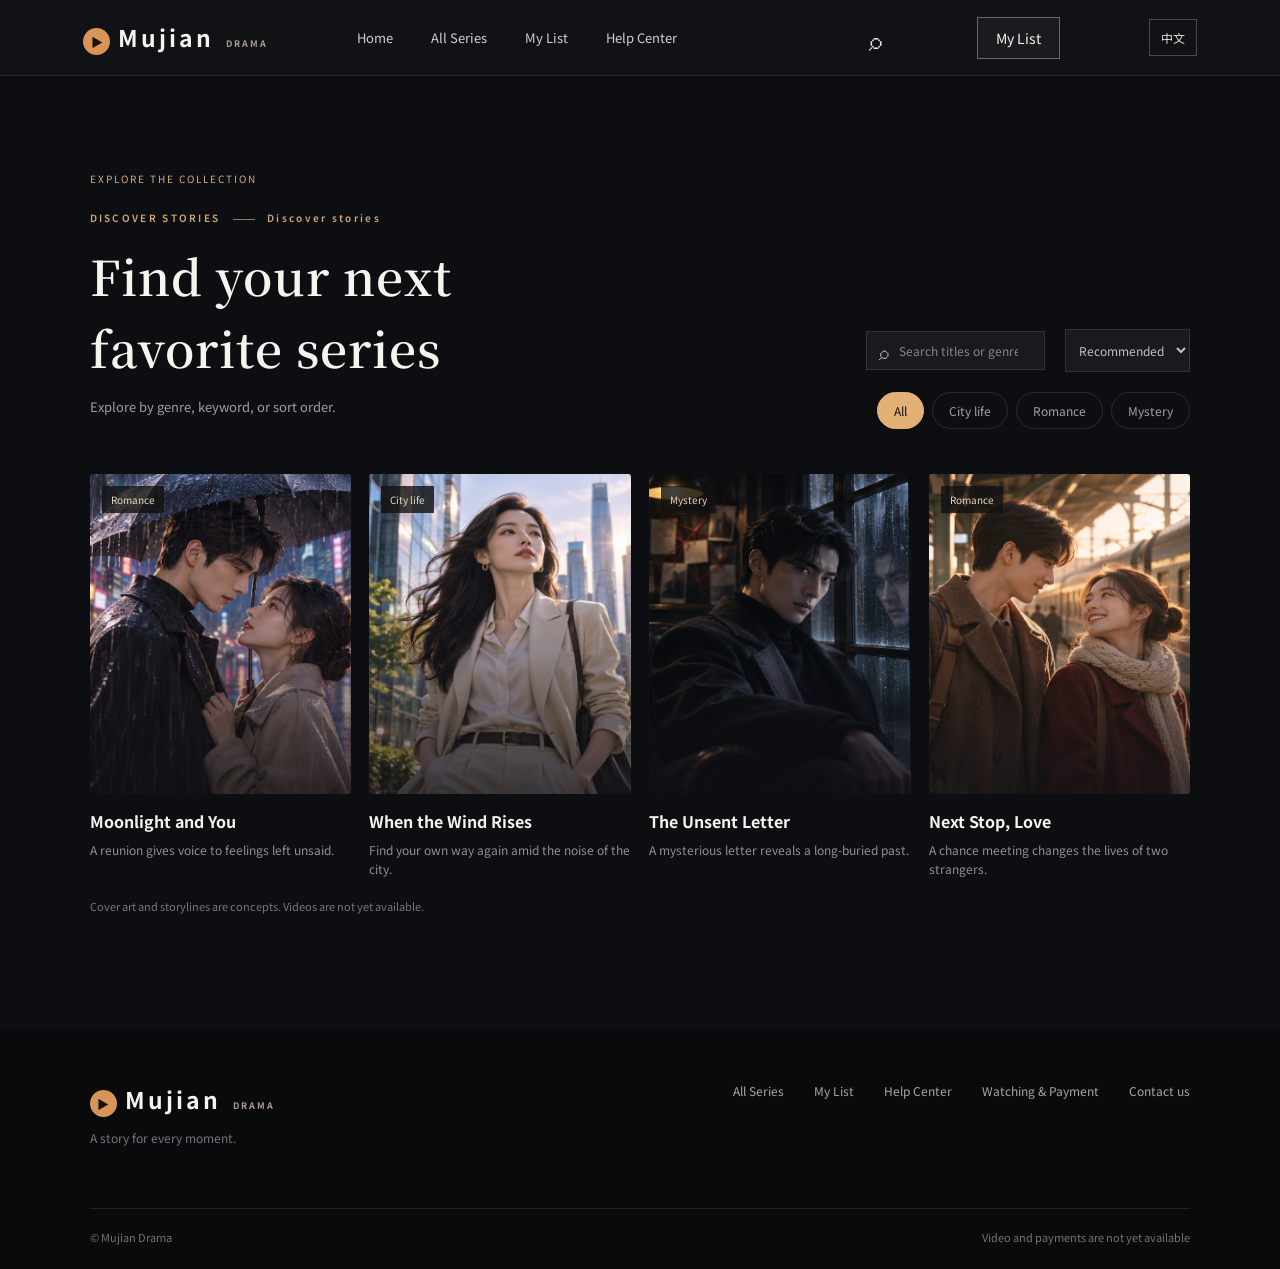
==== catalog.html @ 571a9138 "Create Mujian drama website" ====
<!doctype html><html lang="zh-CN"><head><meta charset="utf-8"><meta name="viewport" content="width=device-width,initial-scale=1"><meta name="description" content="幕间短剧：发现精彩短剧，探索不同题材的故事。"><title>全部剧集 | 幕间短剧</title><link rel="icon" href="data:,"><link rel="stylesheet" href="style.css"></head><body class="catalog-page"><header><a class="logo" href="#top"><span>▶</span> 幕间 <small>DRAMA</small></a><nav><a href="index.html">首页</a><a href="catalog.html">全部剧集</a><a href="library.html">我的片单</a><a href="help.html">帮助中心</a></nav><button class="header-search" data-action="search" aria-label="搜索剧集">⌕</button><a class="header-btn" href="library.html">我的片单</a></header><main id="top"><section class="hero"><div class="hero-art"></div><div class="hero-vignette"></div><div class="hero-copy"><div class="eyebrow"><span>EDITOR'S PICK</span> 精选故事</div><h1>在故事里<br><em>遇见另一种人生</em></h1><p>都市、爱情、悬疑与奇遇。<br>一集几分钟，让每一次打开都有新故事。</p><div class="actions"><a class="primary" href="#discover">▶ &nbsp; 探索剧集</a><a class="secondary" href="#about">了解幕间 <span>↗</span></a></div><div class="hero-note">精选短剧 · 随时发现好故事</div></div><div class="hero-index">01 <span>/</span> STORIES</div></section><section class="catalog" id="discover"><div class="heading"><div><p class="overline">DISCOVER STORIES <i></i> 发现故事</p><h2>发现你的下一部好剧</h2><p class="sub">按题材、关键词或排序方式查找故事。</p></div><div class="catalog-controls"><label class="search-box"><span>⌕</span><input id="search" type="search" placeholder="搜索剧名或题材" aria-label="搜索剧名或题材"></label><label class="sort-label"><span class="sr-only">排序方式</span><select id="sort" aria-label="排序方式"><option value="recommended">推荐排序</option><option value="title">按名称排序</option><option value="reverse">倒序排列</option></select></label><div class="filters" aria-label="题材筛选"><button class="active" data-filter="全部">全部</button><button data-filter="都市">都市</button><button data-filter="爱情">爱情</button><button data-filter="悬疑">悬疑</button></div></div></div><div id="cards" class="grid"></div><div id="empty" class="empty" hidden>没有找到相关剧集，换个关键词试试。</div><div class="catalog-bottom"><p class="caption">剧集封面与剧情为概念设计，视频尚未接入。</p></div></section><section class="feature" id="about"><div class="feature-mark">▶</div><div class="feature-copy"><p class="overline">A STORY FOR EVERY MOMENT</p><h2>故事不必很长，<br>精彩可以随时开始。</h2><p>幕间是短剧内容的展示与观看平台。浏览感兴趣的剧集，查看故事介绍和集数，在碎片时间里发现值得期待的剧情。</p><a class="outline" href="service.html">了解观看与付费 <span>↗</span></a></div><div class="feature-side"><div><span>01</span><strong>发现故事</strong><p>按照题材找到感兴趣的内容</p></div><div><span>02</span><strong>选择剧集</strong><p>浏览剧情介绍与剧集目录</p></div><div><span>03</span><strong>继续观看</strong><p>在你方便的时间里追剧</p></div></div></section><section class="cta"><p class="overline">YOUR NEXT STORY AWAITS</p><h2>下一段故事，<em>现在开场。</em></h2><a href="#discover">发现更多故事 <span>↗</span></a></section></main><footer><div class="foot-top"><div><a class="logo" href="#top"><span>▶</span> 幕间 <small>DRAMA</small></a><p>每一刻，都有好故事。</p></div><div class="foot-links"><a href="catalog.html">全部剧集</a><a href="library.html">我的片单</a><a href="help.html">帮助中心</a><a href="service.html">观看与付费</a><button data-action="contact">联系我们</button></div></div><div class="foot-bottom"><span>© 幕间短剧</span><span>视频与支付尚未接入</span></div></footer><dialog id="modal"><div class="modal-heading"><div><span class="overline">MUJIAN DRAMA</span><h2 id="modal-title"></h2></div><button class="close" aria-label="关闭">×</button></div><div id="modal-body"></div></dialog><script src="i18n.js"></script><script src="data.js"></script><script src="app.js"></script></body></html>
---- style.css ----
@import url('https://fonts.googleapis.com/css2?family=Noto+Sans+SC:wght@400;500;600;700&family=Noto+Serif+SC:wght@500;600;700&display=swap');:root{color-scheme:dark;--bg:#0d0e12;--text:#f7f4ef;--muted:#a3a1a4;--accent:#e5b573}*{box-sizing:border-box}html{scroll-behavior:smooth}body{margin:0;background:var(--bg);color:var(--text);font:14px 'Noto Sans SC',sans-serif}a{color:inherit;text-decoration:none}button{font:inherit;cursor:pointer}header{height:76px;position:absolute;z-index:5;top:0;left:0;right:0;display:flex;align-items:center;padding:0 6.5%;gap:8%;border-bottom:1px solid #ffffff19}.logo{font-size:23px;font-weight:700;letter-spacing:3px;white-space:nowrap}.logo span{display:inline-grid;place-items:center;font-size:12px;background:#d99558;border-radius:50%;width:27px;height:27px;letter-spacing:0;color:#17120f}.logo small{font-size:9px;letter-spacing:2px;color:#a89992;margin-left:4px}nav{display:flex;gap:38px;font-size:13px;color:#d3cfcc}nav a:hover{color:white}.header-btn{margin-left:auto;color:#f7f4ef;border:1px solid #ffffff55;background:#ffffff0a;padding:10px 18px}.hero{height:min(780px,95vh);min-height:620px;position:relative;overflow:hidden;background:#26211f}.hero-art{position:absolute;inset:0;background:linear-gradient(120deg,#121317,#573d37);background-image:url('hero.png');background-size:cover;background-position:center 42%}.hero-vignette{position:absolute;inset:0;background:linear-gradient(90deg,#0b0d10f2 0%,#111114bf 36%,#12121425 75%),linear-gradient(0deg,#0d0e12 0%,transparent 30%),linear-gradient(180deg,#0d0e1266,transparent 30%)}.hero-copy{position:absolute;left:8%;top:24%;max-width:660px}.eyebrow,.overline{font-size:10px;font-weight:600;letter-spacing:2.3px;color:#d0a77a}.eyebrow span{padding:6px 9px;border:1px solid #d0a77a88;margin-right:13px;font-size:9px}h1,h2{font-family:'Noto Serif SC',serif;font-weight:600}h1{font-size:clamp(44px,5.1vw,72px);line-height:1.4;letter-spacing:3px;margin:27px 0 21px}em{font-style:normal;color:#e8c69b}.hero-copy p{line-height:2.05;color:#d1cac4;font-size:15px}.actions{display:flex;gap:12px;margin-top:35px}.actions a,.outline{padding:15px 23px;font-size:12px}.primary{background:#e4b577;color:#181310;font-weight:700}.secondary,.outline{border:1px solid #ffffff55;background:#11111155;color:#f9f7f3}.secondary span,.outline span{margin-left:25px}.hero-note{margin-top:70px;color:#aaa19a;font-size:10px;letter-spacing:1px}.hero-index{position:absolute;right:7%;bottom:52px;font-size:11px;letter-spacing:3px;color:#e6ddcf}.hero-index span{color:#b58b65}.catalog{padding:75px 7% 105px}.heading{display:flex;justify-content:space-between;align-items:end;gap:25px;margin-bottom:33px}.overline{margin:0 0 15px}.overline i{display:inline-block;width:22px;height:1px;background:#957858;vertical-align:middle;margin:0 8px}h2{font-size:clamp(30px,3vw,42px);margin:0;line-height:1.5;letter-spacing:1px}.sub{color:#a19da0;font-size:13px}.filters{display:flex;gap:8px;flex-wrap:wrap}.filters button{background:transparent;border:1px solid #ffffff1e;color:#a4a1a2;padding:9px 16px;border-radius:30px;font-size:12px}.filters button.active{background:#e3b175;color:#1a1411;border-color:#e3b175}.grid{display:grid;grid-template-columns:repeat(4,1fr);gap:18px}.card{min-width:0;cursor:pointer}.poster{position:relative;height:320px;background-image:linear-gradient(0deg,#121116b3,transparent 60%),url('hero.png');background-size:auto,cover;border-radius:3px;overflow:hidden}.poster:after{content:'▶';position:absolute;left:50%;top:50%;transform:translate(-50%,-50%);display:grid;place-items:center;border:1px solid #ffffffa0;border-radius:50%;width:45px;height:45px;background:#12121266;font-size:13px;opacity:0;transition:opacity .2s}.card:hover .poster:after,.card:focus-visible .poster:after{opacity:1}.poster.p1{background-position:center,65% center}.poster.p2{background-position:center,40% center;filter:hue-rotate(20deg)}.poster.p3{background-position:center,75% center;filter:sepia(.23)}.poster.p4{background-position:center,50% center;filter:hue-rotate(315deg)}.poster-tag{position:absolute;top:12px;left:12px;background:#111c;color:#ead8bf;padding:6px 9px;font-size:10px}.card h3{font-size:16px;margin:15px 0 7px}.card p{margin:0;color:#929092;font-size:12px;line-height:1.6}.caption{font-size:11px;color:#777678;margin-top:20px}.feature{display:grid;grid-template-columns:1fr 1fr;gap:12%;align-items:center;position:relative;background:#1a1a1e;padding:100px 9%;overflow:hidden}.feature-mark{position:absolute;font-size:400px;color:#ffffff04;right:0;bottom:-90px}.feature-copy,.feature-side{position:relative}.feature-copy>p:not(.overline){max-width:470px;color:#a7a4a2;line-height:2.1;margin:24px 0 29px}.outline{background:transparent}.feature-side>div{border-bottom:1px solid #ffffff20;padding:22px 0;display:grid;grid-template-columns:55px 1fr;align-items:center}.feature-side span{grid-row:span 2;color:#bd9367;font-size:11px}.feature-side strong{font-size:15px}.feature-side p{color:#929092;font-size:12px;margin:7px 0 0}.cta{text-align:center;padding:110px 20px;background:radial-gradient(ellipse at center,#352623,#101114 70%)}.cta a{display:inline-block;margin-top:28px;border-bottom:1px solid #d9b38b;padding-bottom:8px;color:#e3c09e;font-size:12px}.cta a span{margin-left:28px}footer{padding:52px 7% 24px;background:#090a0c}.foot-top{display:flex;justify-content:space-between;align-items:start}.foot-top p{color:#77777a;font-size:12px}.foot-links{display:flex;gap:30px;color:#a9a5a5;font-size:12px}.foot-links button{border:0;background:none;color:inherit;padding:0}.foot-bottom{display:flex;justify-content:space-between;border-top:1px solid #ffffff18;margin-top:50px;padding-top:20px;color:#747376;font-size:11px}dialog{border:1px solid #ffffff1a;background:#1b1c20;color:#eee9e2;width:min(92vw,650px);padding:30px;box-shadow:0 20px 90px #0009}dialog::backdrop{background:#000b}.modal-heading{display:flex;align-items:start;justify-content:space-between}.modal-heading h2{font-size:27px;margin:8px 0 22px}.close{font-size:30px;background:none;border:0;color:#ccc}.modal-description{color:#bbb3ad;line-height:1.9}.modal-note{background:#2a2928;color:#bcb2a9;padding:14px;line-height:1.8;font-size:12px;margin:20px 0}.player{height:230px;display:grid;place-items:center;text-align:center;background:linear-gradient(#10111488,#101114dd),url('hero.png') center 45%/cover;color:#e8ded3}.player span{display:block;font-size:26px;margin-bottom:8px}.episodes{display:flex;gap:8px;flex-wrap:wrap;margin:15px 0}.episodes button{background:#333236;border:1px solid #ffffff1b;padding:9px 13px;color:#dedad6}.episodes button.selected{border-color:#d5aa79;color:#e5bd8b}.episode-status{color:#c7b39d;font-size:12px;min-height:20px}@media(max-width:700px){header{height:65px;padding:0 5%}nav{display:none}.header-btn{padding:9px 12px}.hero{height:680px;min-height:0}.hero-art{background-position:62% center}.hero-vignette{background:linear-gradient(90deg,#0b0d10e8,#11111491),linear-gradient(0deg,#0d0e12,transparent 40%)}.hero-copy{left:6%;top:24%;right:5%}h1{font-size:40px}.hero-copy p{font-size:13px}.hero-note{margin-top:58px}.catalog{padding:65px 5% 75px}.heading{display:block}.filters{margin-top:25px}.grid{grid-template-columns:repeat(2,1fr);gap:21px 12px}.poster{height:240px}.feature{grid-template-columns:1fr;gap:35px;padding:75px 6%}.feature-mark{font-size:220px}.cta{padding:80px 5%}.foot-top{display:block}.foot-links{margin-top:30px;gap:20px}.foot-bottom{gap:20px}.player{height:180px}}
.nav-link{border:0;padding:0;background:none;color:inherit;font-size:inherit}.nav-link:hover{color:white}.header-search{margin-left:auto;background:none;border:0;color:#f1e8dc;font-size:25px}.header-btn{margin-left:0}.catalog-controls{display:flex;align-items:center;gap:20px;flex-wrap:wrap;justify-content:flex-end}.search-box{display:flex;align-items:center;gap:8px;background:#1a1a1e;border:1px solid #ffffff1c;padding:9px 12px;color:#b8aca3}.search-box span{font-size:19px;line-height:1}.search-box input{background:transparent;border:0;outline:0;color:#eee;width:135px;font:12px 'Noto Sans SC',sans-serif}.search-box input::placeholder{color:#898587}.empty{padding:55px 0;color:#a3a1a4;text-align:center}.poster{background-image:linear-gradient(0deg,#121116b3,transparent 60%),url('posters.png');background-size:100% 100%,400% 100%}.poster.p1{background-position:center,0% center}.poster.p2{background-position:center,33.333% center;filter:none}.poster.p3{background-position:center,66.667% center;filter:none}.poster.p4{background-position:center,100% center;filter:none}.poster-bottom{position:absolute;bottom:12px;left:12px;font-size:10px;color:#ffffffb0}dialog{max-height:min(90vh,900px);overflow:auto}.detail-player{min-height:230px;display:grid;place-items:center;text-align:center;background-image:linear-gradient(#10111488,#101114dd),url('posters.png');background-size:100% 100%,400% 100%}.detail-player.p1{background-position:center,0% center}.detail-player.p2{background-position:center,33.333% center}.detail-player.p3{background-position:center,66.667% center}.detail-player.p4{background-position:center,100% center}.player-label{display:flex;align-items:center;flex-direction:column;gap:7px}.player-label>span{display:grid;place-items:center;width:46px;height:46px;border:1px solid #ffffffaa;border-radius:50%;margin-bottom:6px}.player-label strong{font-size:13px}.player-label small{font-size:11px;color:#d2c9c0}.gold-button,.checkout-button{background:#deb17a;color:#19130f;border:0;padding:12px 20px;font-weight:700;margin-top:10px}.detail-meta{display:flex;justify-content:space-between;align-items:center;margin-top:19px;color:#a8a09b;font-size:12px}.pill{display:inline-block;border:1px solid #a68a70;padding:4px 8px;color:#dbbd9d;margin-right:10px}.detail-favorite{border:1px solid #ffffff34;background:transparent;color:#ddd;padding:8px 12px}.detail-favorite.is-favorite{color:#e9b98a;border-color:#c69771}.episodes-head{display:flex;align-items:center;justify-content:space-between;margin-top:25px}.episodes-head span{color:#aaa099;font-size:11px}.episodes button small{color:#a99d92;margin-left:3px}.demo-disclosure{background:#2a2928;color:#bbb1a8;padding:13px 14px;font-size:11px;line-height:1.8;margin:20px 0}.library-section{margin:10px 0 28px}.library-title{display:flex;align-items:center;justify-content:space-between;margin-bottom:12px}.library-title button{background:none;border:0;color:#b9aa9a;font-size:11px}.library-list{display:grid;gap:6px}.library-item{width:100%;display:flex;align-items:center;gap:13px;text-align:left;border:0;background:#29292c;padding:9px;color:#e9e3dd}.mini-poster{width:48px;height:58px;flex:none;background-image:url('posters.png');background-size:400% 100%}.mini-poster.p1{background-position:0% center}.mini-poster.p2{background-position:33.333% center}.mini-poster.p3{background-position:66.667% center}.mini-poster.p4{background-position:100% center}.library-item strong,.library-item small{display:block}.library-item small{color:#aaa19a;font-size:11px;margin-top:8px}.library-item i{font-style:normal;margin-left:auto;color:#bd9a75}.library-empty{background:#262628;color:#9f9996;padding:24px;font-size:12px}.order-box{background:#29292c;padding:8px 18px}.order-box>div{display:flex;justify-content:space-between;padding:14px 0;border-bottom:1px solid #ffffff10}.order-box>div:last-child{border:0}.order-box span{color:#aaa19b}.order-box strong{font-size:13px}.order-box .price{color:#e5bd8b;font-size:20px}.checkout-button{width:100%;padding:15px}.back-button{width:100%;border:0;background:none;color:#b6aca4;padding:15px}.success-icon{display:grid;place-items:center;border-radius:50%;background:#dfb17b;color:#1a1613;width:50px;height:50px;margin:10px auto}.success-title{text-align:center;font-size:18px;font-weight:600}.centered{text-align:center}.info-grid{display:grid;grid-template-columns:repeat(3,1fr);gap:10px}.info-grid>div{background:#29292c;padding:16px}.info-grid p{color:#a69f99;font-size:11px;line-height:1.7}.faq details{border-bottom:1px solid #ffffff20;padding:16px 0}.faq summary{cursor:pointer}.faq p{color:#ada39d;line-height:1.8;font-size:12px}@media(max-width:700px){.catalog-controls{justify-content:flex-start}.search-box{margin-bottom:6px;width:100%}.search-box input{width:100%}.filters{margin-top:0}.info-grid{grid-template-columns:1fr}.detail-player{min-height:180px}.header-search{font-size:22px}}
.sr-only{position:absolute;width:1px;height:1px;padding:0;margin:-1px;overflow:hidden;clip:rect(0,0,0,0);white-space:nowrap;border:0}.sort-label select{background:#1a1a1e;border:1px solid #ffffff1c;color:#c5bfba;padding:11px 9px;font:12px 'Noto Sans SC',sans-serif}.catalog-bottom{display:flex;justify-content:space-between;align-items:center;gap:20px}.catalog-bottom a{font-size:12px;color:#d8b28e}.catalog-page header,.subpage header{position:relative;background:#111216}.catalog-page .hero,.catalog-page .feature,.catalog-page .cta{display:none}.catalog-page .catalog{min-height:70vh;padding-top:95px}.catalog-page .catalog:before{content:'EXPLORE THE COLLECTION';display:block;color:#d2aa7d;letter-spacing:2px;font-size:10px;margin-bottom:24px}.catalog-page .heading{margin-bottom:45px}.catalog-page .heading h2{font-size:48px}.subpage .header-btn{margin-left:auto}.page-main{max-width:1440px;margin:auto;padding:90px 7% 120px;min-height:calc(100vh - 300px)}.page-heading{border-bottom:1px solid #ffffff1c;padding-bottom:42px;margin-bottom:48px}.page-heading h1{font-size:clamp(34px,4vw,50px);letter-spacing:1px;margin:15px 0}.page-heading>p:not(.overline){color:#9e9999;line-height:1.9}.library-layout,.help-layout{display:grid;grid-template-columns:240px 1fr;gap:7%}.library-nav{display:flex;flex-direction:column;gap:8px}.library-nav button,.library-nav a{display:flex;justify-content:space-between;text-align:left;color:#99949a;background:none;border:0;padding:15px;font-size:13px}.library-nav button.active{background:#29231f;color:#ebbd8e;border-left:2px solid #d6a374}.library-nav button span{color:#b7a08a}.library-nav a{margin-top:20px;color:#d9b18a}.library-panel{min-width:0}.panel-heading{display:flex;align-items:center;justify-content:space-between;border-bottom:1px solid #ffffff1c;padding-bottom:23px;margin-bottom:28px}.panel-heading h2{font-size:28px}.panel-heading .overline{margin-bottom:7px}.manage-button{background:none;border:0;color:#b7aaa1;font-size:12px}.saved-grid{display:grid;grid-template-columns:repeat(4,1fr);gap:20px}.saved-card{position:relative;min-width:0}.saved-poster{height:250px;background-image:linear-gradient(0deg,#0b0a0ab3,transparent 60%),url('posters.png');background-size:100% 100%,400% 100%}.saved-poster.p1{background-position:center,0% center}.saved-poster.p2{background-position:center,33.333% center}.saved-poster.p3{background-position:center,66.667% center}.saved-poster.p4{background-position:center,100% center}.saved-card strong,.saved-card small{display:block}.saved-card strong{margin-top:14px;font-size:14px}.saved-card small{margin:7px 0;color:#a49c97}.remove-item{background:none;border:0;padding:4px 0;color:#9b918a;font-size:11px}.remove-item:hover{color:#e4b77f}.empty-library{background:#191a1d;padding:65px 20px;text-align:center}.empty-icon{font-size:40px;color:#c7a37f}.empty-library h3{font-family:'Noto Serif SC',serif;font-size:20px}.empty-library p,.page-note{font-size:12px;color:#8f8989}.empty-library a{display:inline-block;margin-top:15px;color:#e7bc8d;font-size:12px}.page-note{margin-top:28px}.help-search{max-width:410px;margin-top:25px}.help-search input{width:100%}.help-aside h2{font-size:25px}.help-aside p:not(.overline){color:#a49c99;font-size:12px;line-height:1.9}.help-aside a{display:inline-block;color:#d9b18a;margin-top:20px;font-size:12px}.faq-page details{border-bottom:1px solid #ffffff1f;padding:22px 3px}.faq-page summary{list-style:none;cursor:pointer;font-size:15px;display:flex;justify-content:space-between;gap:10px}.faq-page summary::-webkit-details-marker{display:none}.faq-page summary:after{content:'+';font-size:19px;color:#c2a585}.faq-page details[open] summary:after{content:'−'}.faq-page details p{font-size:12px;color:#a7a09c;line-height:2;margin:15px 30px 0 0}.support-card{display:flex;justify-content:space-between;align-items:center;background:#1c1b1b;padding:26px;margin-top:40px}.support-card h3{font-family:'Noto Serif SC',serif;font-size:19px;margin:10px 0}.support-card p:not(.overline){font-size:12px;color:#a9a09b}.support-card>span{font-size:23px;color:#c6a181}.catalog-page .header-search{margin-left:auto}@media(max-width:850px){.saved-grid{grid-template-columns:repeat(2,1fr)}.catalog-page .heading h2{font-size:36px}}@media(max-width:700px){.page-main{padding:65px 5% 80px}.page-heading{margin-bottom:30px}.page-heading h1{font-size:34px}.library-layout,.help-layout{grid-template-columns:1fr;gap:30px}.library-nav{flex-direction:row;flex-wrap:wrap;border-bottom:1px solid #ffffff1c}.library-nav button{flex:1}.library-nav a{display:none}.help-aside{display:none}.saved-poster{height:220px}.catalog-page .catalog{padding-top:65px}.catalog-bottom{align-items:flex-start}.subpage header .header-btn{font-size:11px}.sort-label{margin-bottom:6px}.catalog-controls{gap:10px}}
.detail-actions{display:flex;gap:8px}.service-intro{display:grid;grid-template-columns:1fr 1fr;gap:12%;padding:10px 0 65px}.service-intro h2{margin-bottom:20px}.service-intro p:not(.overline){line-height:2;color:#a7a09d;max-width:450px}.service-link,.service-notice a{display:inline-block;color:#d9b18a;margin-top:15px;font-size:12px}.service-steps>div{display:flex;gap:25px;border-bottom:1px solid #ffffff1c;padding:18px 0}.service-steps span{color:#d3a574;font-size:11px}.service-steps b{font-size:15px}.service-steps p{font-size:12px;margin:6px 0 0}.service-notice{background:#1c1b1b;padding:30px}.service-notice h3{font-family:'Noto Serif SC',serif;font-size:21px}.service-notice p:not(.overline){color:#aaa29c;line-height:2;font-size:12px}@media(max-width:700px){.service-intro{grid-template-columns:1fr;gap:30px;padding-bottom:40px}}
.language-switch{color:#e8ddd2;background:transparent;border:1px solid #ffffff3b;padding:9px 11px;white-space:nowrap;font-size:12px}.language-switch:hover{border-color:#e3b175;color:#e3b175}.subpage .header-btn{margin-left:auto}.subpage .language-switch{margin-left:12px}@media(max-width:700px){header{gap:10px}.header-search{margin-left:auto}.language-switch{padding:8px}.subpage .language-switch{margin-left:0}.header-btn{white-space:nowrap}.hero-copy h1{font-size:clamp(31px,9.5vw,40px)}.foot-links{flex-wrap:wrap}}
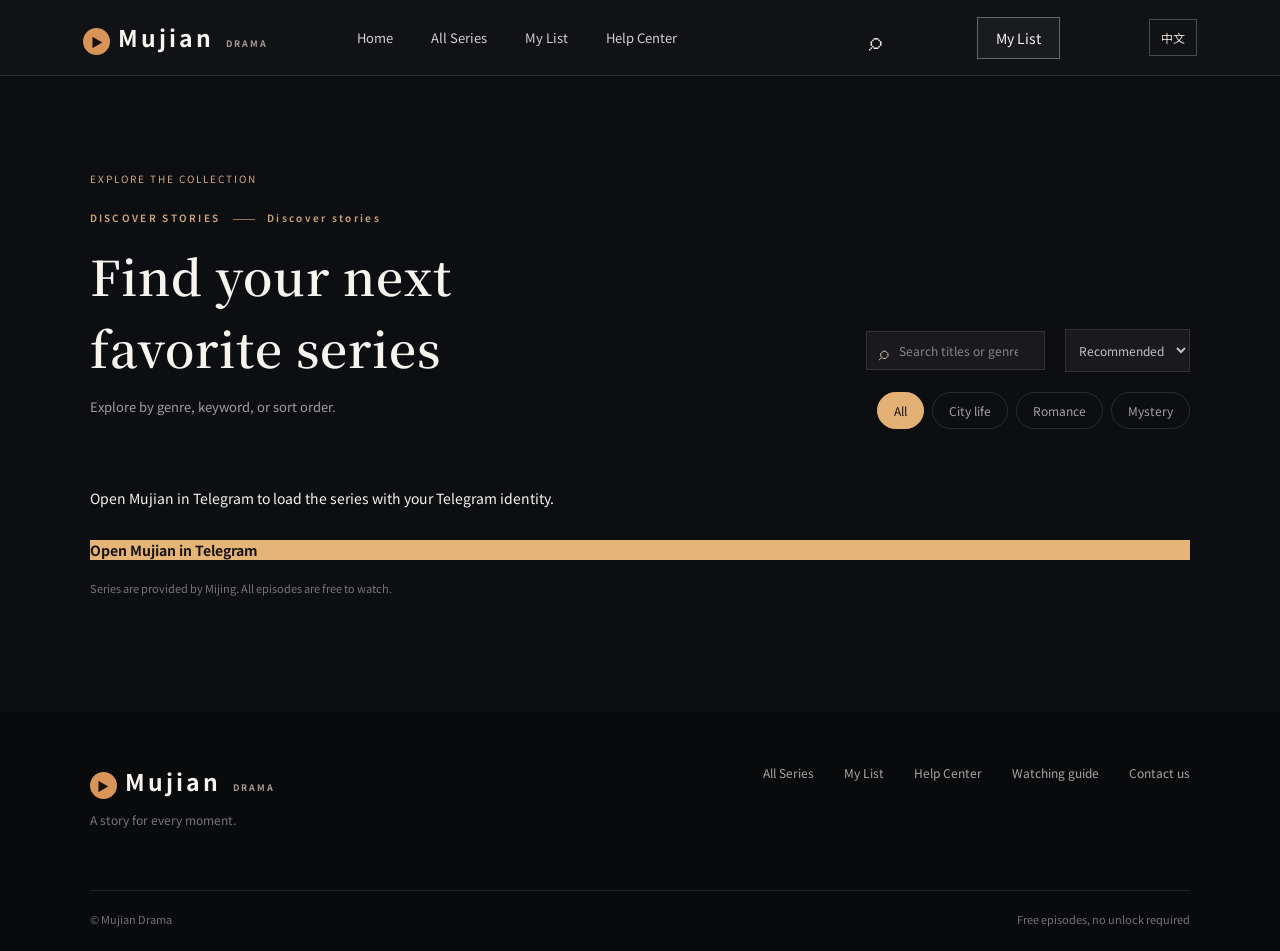
==== commit 3732eaea: "feat: 接入真实短剧与秘境定时引流" ====
--- a/catalog.html
+++ b/catalog.html
@@ -1 +1 @@
-<!doctype html><html lang="zh-CN"><head><meta charset="utf-8"><meta name="viewport" content="width=device-width,initial-scale=1"><meta name="description" content="幕间短剧：发现精彩短剧，探索不同题材的故事。"><title>全部剧集 | 幕间短剧</title><link rel="icon" href="data:,"><link rel="stylesheet" href="style.css"></head><body class="catalog-page"><header><a class="logo" href="#top"><span>▶</span> 幕间 <small>DRAMA</small></a><nav><a href="index.html">首页</a><a href="catalog.html">全部剧集</a><a href="library.html">我的片单</a><a href="help.html">帮助中心</a></nav><button class="header-search" data-action="search" aria-label="搜索剧集">⌕</button><a class="header-btn" href="library.html">我的片单</a></header><main id="top"><section class="hero"><div class="hero-art"></div><div class="hero-vignette"></div><div class="hero-copy"><div class="eyebrow"><span>EDITOR'S PICK</span> 精选故事</div><h1>在故事里<br><em>遇见另一种人生</em></h1><p>都市、爱情、悬疑与奇遇。<br>一集几分钟，让每一次打开都有新故事。</p><div class="actions"><a class="primary" href="#discover">▶ &nbsp; 探索剧集</a><a class="secondary" href="#about">了解幕间 <span>↗</span></a></div><div class="hero-note">精选短剧 · 随时发现好故事</div></div><div class="hero-index">01 <span>/</span> STORIES</div></section><section class="catalog" id="discover"><div class="heading"><div><p class="overline">DISCOVER STORIES <i></i> 发现故事</p><h2>发现你的下一部好剧</h2><p class="sub">按题材、关键词或排序方式查找故事。</p></div><div class="catalog-controls"><label class="search-box"><span>⌕</span><input id="search" type="search" placeholder="搜索剧名或题材" aria-label="搜索剧名或题材"></label><label class="sort-label"><span class="sr-only">排序方式</span><select id="sort" aria-label="排序方式"><option value="recommended">推荐排序</option><option value="title">按名称排序</option><option value="reverse">倒序排列</option></select></label><div class="filters" aria-label="题材筛选"><button class="active" data-filter="全部">全部</button><button data-filter="都市">都市</button><button data-filter="爱情">爱情</button><button data-filter="悬疑">悬疑</button></div></div></div><div id="cards" class="grid"></div><div id="empty" class="empty" hidden>没有找到相关剧集，换个关键词试试。</div><div class="catalog-bottom"><p class="caption">剧集封面与剧情为概念设计，视频尚未接入。</p></div></section><section class="feature" id="about"><div class="feature-mark">▶</div><div class="feature-copy"><p class="overline">A STORY FOR EVERY MOMENT</p><h2>故事不必很长，<br>精彩可以随时开始。</h2><p>幕间是短剧内容的展示与观看平台。浏览感兴趣的剧集，查看故事介绍和集数，在碎片时间里发现值得期待的剧情。</p><a class="outline" href="service.html">了解观看与付费 <span>↗</span></a></div><div class="feature-side"><div><span>01</span><strong>发现故事</strong><p>按照题材找到感兴趣的内容</p></div><div><span>02</span><strong>选择剧集</strong><p>浏览剧情介绍与剧集目录</p></div><div><span>03</span><strong>继续观看</strong><p>在你方便的时间里追剧</p></div></div></section><section class="cta"><p class="overline">YOUR NEXT STORY AWAITS</p><h2>下一段故事，<em>现在开场。</em></h2><a href="#discover">发现更多故事 <span>↗</span></a></section></main><footer><div class="foot-top"><div><a class="logo" href="#top"><span>▶</span> 幕间 <small>DRAMA</small></a><p>每一刻，都有好故事。</p></div><div class="foot-links"><a href="catalog.html">全部剧集</a><a href="library.html">我的片单</a><a href="help.html">帮助中心</a><a href="service.html">观看与付费</a><button data-action="contact">联系我们</button></div></div><div class="foot-bottom"><span>© 幕间短剧</span><span>视频与支付尚未接入</span></div></footer><dialog id="modal"><div class="modal-heading"><div><span class="overline">MUJIAN DRAMA</span><h2 id="modal-title"></h2></div><button class="close" aria-label="关闭">×</button></div><div id="modal-body"></div></dialog><script src="i18n.js"></script><script src="data.js"></script><script src="app.js"></script></body></html>
+<!doctype html><html lang="zh-CN"><head><meta charset="utf-8"><meta name="viewport" content="width=device-width,initial-scale=1"><meta name="description" content="幕间短剧：发现精彩短剧，探索不同题材的故事。"><title>全部剧集 | 幕间短剧</title><link rel="icon" href="data:,"><link rel="stylesheet" href="style.css"></head><body class="catalog-page"><header><a class="logo" href="#top"><span>▶</span> 幕间 <small>DRAMA</small></a><nav><a href="index.html">首页</a><a href="catalog.html">全部剧集</a><a href="library.html">我的片单</a><a href="help.html">帮助中心</a></nav><button class="header-search" data-action="search" aria-label="搜索剧集">⌕</button><a class="header-btn" href="library.html">我的片单</a></header><main id="top"><section class="hero"><div class="hero-art"></div><div class="hero-vignette"></div><div class="hero-copy"><div class="eyebrow"><span>EDITOR'S PICK</span> 精选故事</div><h1>在故事里<br><em>遇见另一种人生</em></h1><p>都市、爱情、悬疑与奇遇。<br>一集几分钟，让每一次打开都有新故事。</p><div class="actions"><a class="primary" href="#discover">▶ &nbsp; 探索剧集</a><a class="secondary" href="#about">了解幕间 <span>↗</span></a></div><div class="hero-note">精选短剧 · 随时发现好故事</div></div><div class="hero-index">01 <span>/</span> STORIES</div></section><section class="catalog" id="discover"><div class="heading"><div><p class="overline">DISCOVER STORIES <i></i> 发现故事</p><h2>发现你的下一部好剧</h2><p class="sub">按题材、关键词或排序方式查找故事。</p></div><div class="catalog-controls"><label class="search-box"><span>⌕</span><input id="search" type="search" placeholder="搜索剧名或题材" aria-label="搜索剧名或题材"></label><label class="sort-label"><span class="sr-only">排序方式</span><select id="sort" aria-label="排序方式"><option value="recommended">推荐排序</option><option value="title">按名称排序</option><option value="reverse">倒序排列</option></select></label><div class="filters" aria-label="题材筛选"><button class="active" data-filter="全部">全部</button><button data-filter="都市">都市</button><button data-filter="爱情">爱情</button><button data-filter="悬疑">悬疑</button></div></div></div><div id="cards" class="grid"></div><div id="empty" class="empty" hidden>没有找到相关剧集，换个关键词试试。</div><div class="catalog-bottom"><p class="caption">剧集目录由秘境提供，本期全部免费观看。</p></div></section><section class="feature" id="about"><div class="feature-mark">▶</div><div class="feature-copy"><p class="overline">A STORY FOR EVERY MOMENT</p><h2>故事不必很长，<br>精彩可以随时开始。</h2><p>幕间是短剧内容的展示与观看平台。浏览感兴趣的剧集，查看故事介绍和集数，在碎片时间里发现值得期待的剧情。</p><a class="outline" href="service.html">了解观看说明 <span>↗</span></a></div><div class="feature-side"><div><span>01</span><strong>发现故事</strong><p>按照题材找到感兴趣的内容</p></div><div><span>02</span><strong>选择剧集</strong><p>浏览剧情介绍与剧集目录</p></div><div><span>03</span><strong>继续观看</strong><p>在你方便的时间里追剧</p></div></div></section><section class="cta"><p class="overline">YOUR NEXT STORY AWAITS</p><h2>下一段故事，<em>现在开场。</em></h2><a href="#discover">发现更多故事 <span>↗</span></a></section></main><footer><div class="foot-top"><div><a class="logo" href="#top"><span>▶</span> 幕间 <small>DRAMA</small></a><p>每一刻，都有好故事。</p></div><div class="foot-links"><a href="catalog.html">全部剧集</a><a href="library.html">我的片单</a><a href="help.html">帮助中心</a><a href="service.html">观看说明</a><button data-action="contact">联系我们</button></div></div><div class="foot-bottom"><span>© 幕间短剧</span><span>剧集免费观看，无需解锁</span></div></footer><dialog id="modal"><div class="modal-heading"><div><span class="overline">MUJIAN DRAMA</span><h2 id="modal-title"></h2></div><button class="close" aria-label="关闭">×</button></div><div id="modal-body"></div></dialog><script src="https://telegram.org/js/telegram-web-app.js"></script><script src="mujian-config.js"></script><script src="mujian-api.js"></script><script src="mijing-entry.js"></script><script src="i18n.js"></script><script src="data.js"></script><script src="assets/hls-1.7.4.min.js"></script><script src="player.js"></script><script src="app.js"></script></body></html>
--- a/style.css
+++ b/style.css
@@ -3,3 +3,20 @@
 .sr-only{position:absolute;width:1px;height:1px;padding:0;margin:-1px;overflow:hidden;clip:rect(0,0,0,0);white-space:nowrap;border:0}.sort-label select{background:#1a1a1e;border:1px solid #ffffff1c;color:#c5bfba;padding:11px 9px;font:12px 'Noto Sans SC',sans-serif}.catalog-bottom{display:flex;justify-content:space-between;align-items:center;gap:20px}.catalog-bottom a{font-size:12px;color:#d8b28e}.catalog-page header,.subpage header{position:relative;background:#111216}.catalog-page .hero,.catalog-page .feature,.catalog-page .cta{display:none}.catalog-page .catalog{min-height:70vh;padding-top:95px}.catalog-page .catalog:before{content:'EXPLORE THE COLLECTION';display:block;color:#d2aa7d;letter-spacing:2px;font-size:10px;margin-bottom:24px}.catalog-page .heading{margin-bottom:45px}.catalog-page .heading h2{font-size:48px}.subpage .header-btn{margin-left:auto}.page-main{max-width:1440px;margin:auto;padding:90px 7% 120px;min-height:calc(100vh - 300px)}.page-heading{border-bottom:1px solid #ffffff1c;padding-bottom:42px;margin-bottom:48px}.page-heading h1{font-size:clamp(34px,4vw,50px);letter-spacing:1px;margin:15px 0}.page-heading>p:not(.overline){color:#9e9999;line-height:1.9}.library-layout,.help-layout{display:grid;grid-template-columns:240px 1fr;gap:7%}.library-nav{display:flex;flex-direction:column;gap:8px}.library-nav button,.library-nav a{display:flex;justify-content:space-between;text-align:left;color:#99949a;background:none;border:0;padding:15px;font-size:13px}.library-nav button.active{background:#29231f;color:#ebbd8e;border-left:2px solid #d6a374}.library-nav button span{color:#b7a08a}.library-nav a{margin-top:20px;color:#d9b18a}.library-panel{min-width:0}.panel-heading{display:flex;align-items:center;justify-content:space-between;border-bottom:1px solid #ffffff1c;padding-bottom:23px;margin-bottom:28px}.panel-heading h2{font-size:28px}.panel-heading .overline{margin-bottom:7px}.manage-button{background:none;border:0;color:#b7aaa1;font-size:12px}.saved-grid{display:grid;grid-template-columns:repeat(4,1fr);gap:20px}.saved-card{position:relative;min-width:0}.saved-poster{height:250px;background-image:linear-gradient(0deg,#0b0a0ab3,transparent 60%),url('posters.png');background-size:100% 100%,400% 100%}.saved-poster.p1{background-position:center,0% center}.saved-poster.p2{background-position:center,33.333% center}.saved-poster.p3{background-position:center,66.667% center}.saved-poster.p4{background-position:center,100% center}.saved-card strong,.saved-card small{display:block}.saved-card strong{margin-top:14px;font-size:14px}.saved-card small{margin:7px 0;color:#a49c97}.remove-item{background:none;border:0;padding:4px 0;color:#9b918a;font-size:11px}.remove-item:hover{color:#e4b77f}.empty-library{background:#191a1d;padding:65px 20px;text-align:center}.empty-icon{font-size:40px;color:#c7a37f}.empty-library h3{font-family:'Noto Serif SC',serif;font-size:20px}.empty-library p,.page-note{font-size:12px;color:#8f8989}.empty-library a{display:inline-block;margin-top:15px;color:#e7bc8d;font-size:12px}.page-note{margin-top:28px}.help-search{max-width:410px;margin-top:25px}.help-search input{width:100%}.help-aside h2{font-size:25px}.help-aside p:not(.overline){color:#a49c99;font-size:12px;line-height:1.9}.help-aside a{display:inline-block;color:#d9b18a;margin-top:20px;font-size:12px}.faq-page details{border-bottom:1px solid #ffffff1f;padding:22px 3px}.faq-page summary{list-style:none;cursor:pointer;font-size:15px;display:flex;justify-content:space-between;gap:10px}.faq-page summary::-webkit-details-marker{display:none}.faq-page summary:after{content:'+';font-size:19px;color:#c2a585}.faq-page details[open] summary:after{content:'−'}.faq-page details p{font-size:12px;color:#a7a09c;line-height:2;margin:15px 30px 0 0}.support-card{display:flex;justify-content:space-between;align-items:center;background:#1c1b1b;padding:26px;margin-top:40px}.support-card h3{font-family:'Noto Serif SC',serif;font-size:19px;margin:10px 0}.support-card p:not(.overline){font-size:12px;color:#a9a09b}.support-card>span{font-size:23px;color:#c6a181}.catalog-page .header-search{margin-left:auto}@media(max-width:850px){.saved-grid{grid-template-columns:repeat(2,1fr)}.catalog-page .heading h2{font-size:36px}}@media(max-width:700px){.page-main{padding:65px 5% 80px}.page-heading{margin-bottom:30px}.page-heading h1{font-size:34px}.library-layout,.help-layout{grid-template-columns:1fr;gap:30px}.library-nav{flex-direction:row;flex-wrap:wrap;border-bottom:1px solid #ffffff1c}.library-nav button{flex:1}.library-nav a{display:none}.help-aside{display:none}.saved-poster{height:220px}.catalog-page .catalog{padding-top:65px}.catalog-bottom{align-items:flex-start}.subpage header .header-btn{font-size:11px}.sort-label{margin-bottom:6px}.catalog-controls{gap:10px}}
 .detail-actions{display:flex;gap:8px}.service-intro{display:grid;grid-template-columns:1fr 1fr;gap:12%;padding:10px 0 65px}.service-intro h2{margin-bottom:20px}.service-intro p:not(.overline){line-height:2;color:#a7a09d;max-width:450px}.service-link,.service-notice a{display:inline-block;color:#d9b18a;margin-top:15px;font-size:12px}.service-steps>div{display:flex;gap:25px;border-bottom:1px solid #ffffff1c;padding:18px 0}.service-steps span{color:#d3a574;font-size:11px}.service-steps b{font-size:15px}.service-steps p{font-size:12px;margin:6px 0 0}.service-notice{background:#1c1b1b;padding:30px}.service-notice h3{font-family:'Noto Serif SC',serif;font-size:21px}.service-notice p:not(.overline){color:#aaa29c;line-height:2;font-size:12px}@media(max-width:700px){.service-intro{grid-template-columns:1fr;gap:30px;padding-bottom:40px}}
 .language-switch{color:#e8ddd2;background:transparent;border:1px solid #ffffff3b;padding:9px 11px;white-space:nowrap;font-size:12px}.language-switch:hover{border-color:#e3b175;color:#e3b175}.subpage .header-btn{margin-left:auto}.subpage .language-switch{margin-left:12px}@media(max-width:700px){header{gap:10px}.header-search{margin-left:auto}.language-switch{padding:8px}.subpage .language-switch{margin-left:0}.header-btn{white-space:nowrap}.hero-copy h1{font-size:clamp(31px,9.5vw,40px)}.foot-links{flex-wrap:wrap}}
+
+.mujian-prompt{box-sizing:border-box;width:min(92vw,440px);max-height:85dvh;padding:32px 24px 24px;border-radius:12px;background:#262321;text-align:left}
+.mujian-prompt::backdrop{background:#000b}
+.mujian-prompt h2{font-size:22px;padding-right:20px;color:#e8c69b}
+.mujian-prompt>p{color:#bbb1a8;font-size:14px;line-height:1.8;margin:14px 0 24px}
+.mujian-prompt-close{position:absolute;right:10px;top:8px;width:40px;height:40px;border:0;background:none;color:#d8cec5;font-size:26px}
+.mijing-recommendation-actions{display:flex;gap:12px;align-items:center;flex-wrap:wrap}
+.mijing-entry-link{display:inline-block;background:#deb17a;color:#19130f;padding:12px 16px;font-size:13px;font-weight:600;line-height:1.6}
+.mijing-entry-dismiss{padding:12px 4px;background:none;border:0;color:#bbb1a8;font-size:12px}
+.mijing-entry-link:focus-visible,.mijing-entry-dismiss:focus-visible,.mujian-prompt-close:focus-visible{outline:2px solid #e3b175;outline-offset:4px}
+
+/* Real catalog and native media keep the existing modal and invitation layout. */
+.poster img { width: 100%; height: 100%; object-fit: cover; }
+.detail-player { display: flex; flex-direction: column; align-items: center; background: #080808; }
+.detail-player video { width: 100%; max-height: 60vh; object-fit: contain; }
+.detail-player p { padding: 10px; color: #eee; }
+#cards > p, #cards > a, #cards > button { grid-column: 1 / -1; }
